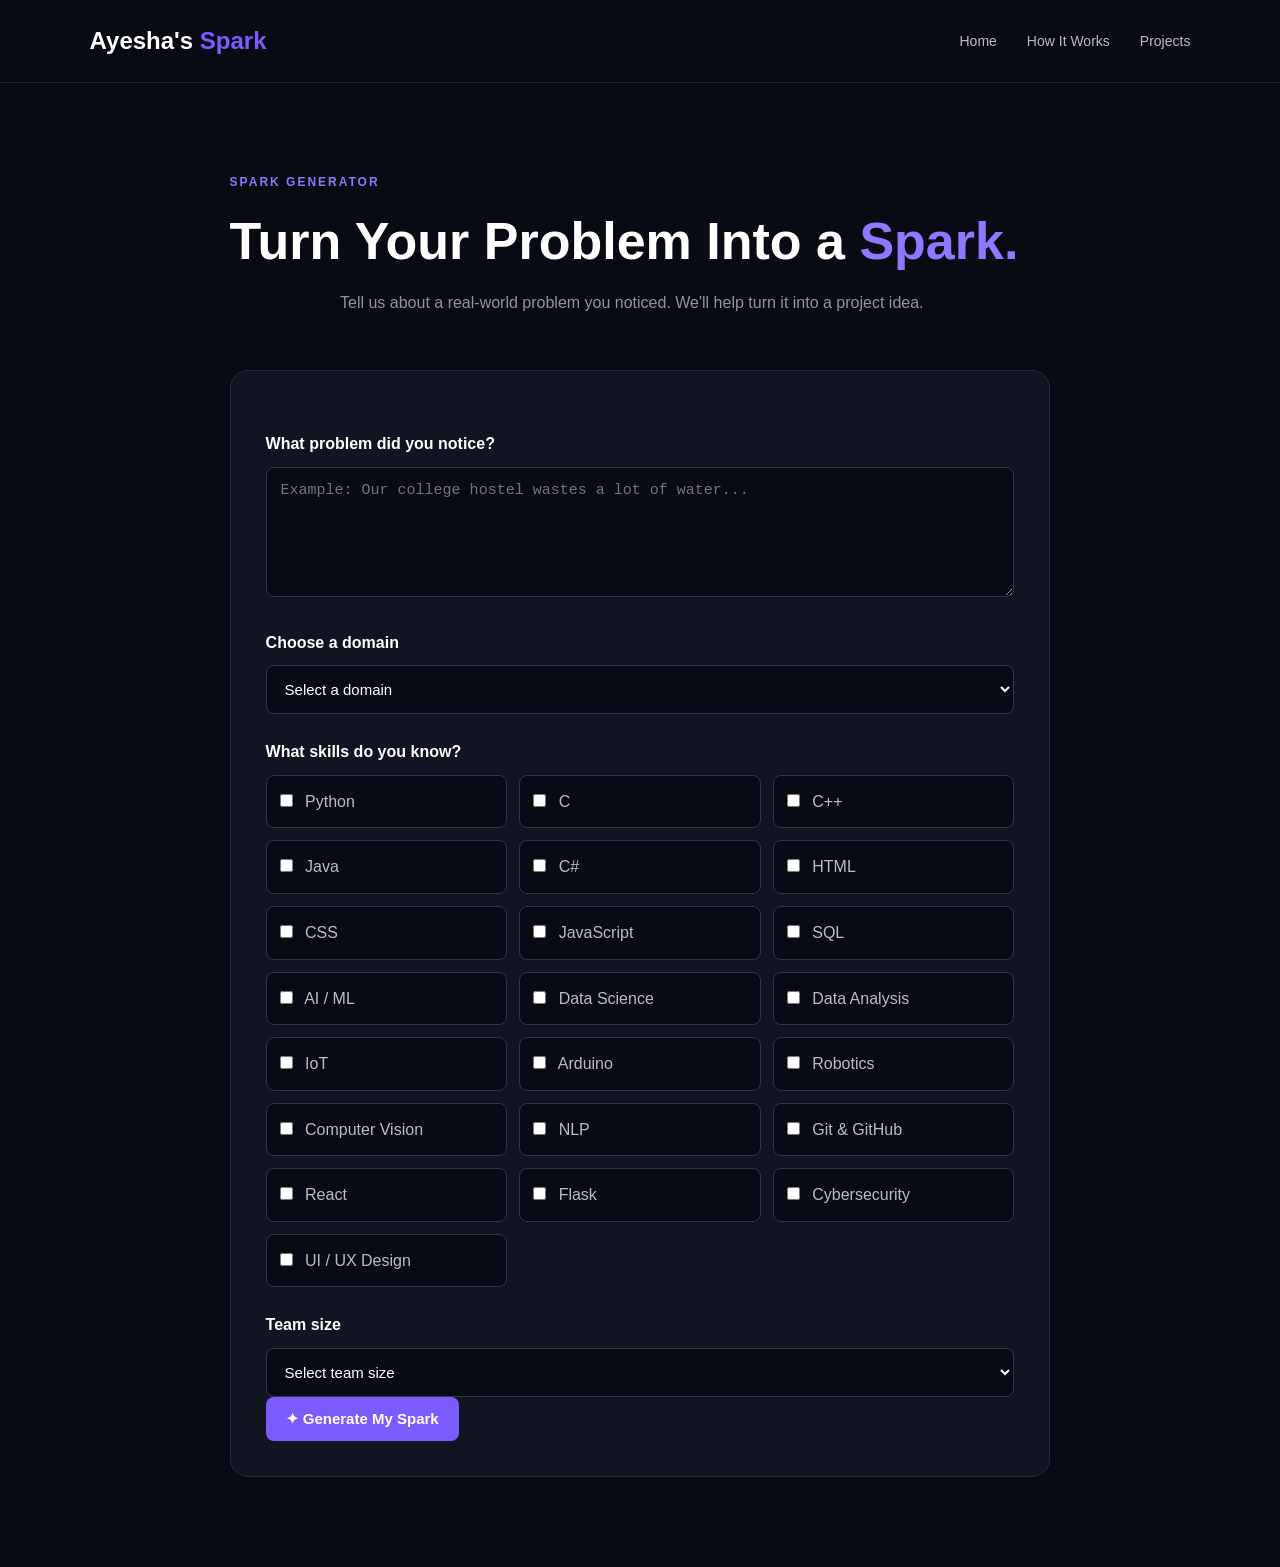
==== spark.html @ 428be59a "Add files via upload" ====
<!DOCTYPE html>
<html lang="en">

<head>
    <meta charset="UTF-8">
    <meta name="viewport" content="width=device-width, initial-scale=1.0">

    <title>Find Your Spark | Ayesha's Spark</title>

    <link rel="stylesheet" href="style.css">
</head>

<body>

    <!-- Navigation -->
    <nav class="navbar">

        <div class="logo">
            Ayesha's <span>Spark</span>
        </div>

        <div class="nav-links">
            <a href="index.html">Home</a>
            <a href="index.html#how">How It Works</a>
            <a href="index.html#projects">Projects</a>
        </div>

    </nav>


    <!-- Spark Generator -->
    <section class="spark-generator">

        <p class="section-label">
            SPARK GENERATOR
        </p>

        <h1>
            Turn Your Problem Into a
            <span>Spark.</span>
        </h1>

        <p class="section-text">
            Tell us about a real-world problem you noticed.
            We'll help turn it into a project idea.
        </p>


        <div class="spark-form">

            <label>
                What problem did you notice?
            </label>

            <textarea
                id="problem"
                placeholder="Example: Our college hostel wastes a lot of water..."
            ></textarea>


            <label>
                Choose a domain
            </label>

            <select id="domain">

                <option value="">Select a domain</option>
                <option>Agriculture</option>
                <option>Healthcare</option>
                <option>Education</option>
                <option>Environment</option>
                <option>Renewable / Sustainable Energy</option>
                <option>Transportation</option>
                <option>Mining</option>
                <option>Water Management</option>
                <option>Space Technology</option>
                <option>Toys & Games</option>
                <option>Disaster Management</option>
                <option>Blockchain & Cybersecurity</option>
                <option>Tourism</option>
                <option>Clean & Green Technology</option>
                <option>Robotics & Drones</option>
                <option>Heritage & Culture</option>
                <option>Fitness & Sports</option>
                <option>Food & Nutrition</option>
                <option>Dairy & Livestock</option>
                <option>Aquaculture</option>
                <option>Business</option>
                <option>Finance</option>
                <option>Social & Community</option>
                <option>Science & Research</option>
                <option>Other</option>




            </select>

<label>
    What skills do you know?
</label>

<div class="skills-grid">

    <label class="skill-option">
        <input type="checkbox" value="Python">
        Python
    </label>

    <label class="skill-option">
        <input type="checkbox" value="C">
        C
    </label>

    <label class="skill-option">
        <input type="checkbox" value="C++">
        C++
    </label>

    <label class="skill-option">
        <input type="checkbox" value="Java">
        Java
    </label>

    <label class="skill-option">
        <input type="checkbox" value="C#">
        C#
    </label>

    <label class="skill-option">
        <input type="checkbox" value="HTML">
        HTML
    </label>

    <label class="skill-option">
        <input type="checkbox" value="CSS">
        CSS
    </label>

    <label class="skill-option">
        <input type="checkbox" value="JavaScript">
        JavaScript
    </label>

    <label class="skill-option">
        <input type="checkbox" value="SQL">
        SQL
    </label>

    <label class="skill-option">
        <input type="checkbox" value="AI/ML">
        AI / ML
    </label>

    <label class="skill-option">
        <input type="checkbox" value="Data Science">
        Data Science
    </label>

    <label class="skill-option">
        <input type="checkbox" value="Data Analysis">
        Data Analysis
    </label>

    <label class="skill-option">
        <input type="checkbox" value="IoT">
        IoT
    </label>

    <label class="skill-option">
        <input type="checkbox" value="Arduino">
        Arduino
    </label>

    <label class="skill-option">
        <input type="checkbox" value="Robotics">
        Robotics
    </label>

    <label class="skill-option">
        <input type="checkbox" value="Computer Vision">
        Computer Vision
    </label>

    <label class="skill-option">
        <input type="checkbox" value="NLP">
        NLP
    </label>

    <label class="skill-option">
        <input type="checkbox" value="Git & GitHub">
        Git & GitHub
    </label>

    <label class="skill-option">
        <input type="checkbox" value="React">
        React
    </label>

    <label class="skill-option">
        <input type="checkbox" value="Flask">
        Flask
    </label>

    <label class="skill-option">
        <input type="checkbox" value="Cybersecurity">
        Cybersecurity
    </label>

    <label class="skill-option">
        <input type="checkbox" value="UI/UX Design">
        UI / UX Design
    </label>

</div>
            

            <label>
                Team size
            </label>

            <select id="team">

                <option value="">Select team size</option>
                <option>1</option>
                <option>2</option>
                <option>3</option>
                <option>4+</option>

            </select>


            <button
                class="primary-btn"
                onclick="generateSpark()"
            >
                ✦ Generate My Spark
            </button>

        </div>

        <!-- Result -->
<div id="result" class="spark-result" style="display: none;">

    <p class="section-label">
        YOUR SPARKS
    </p>

    <h2>We Found Some Possibilities ✦</h2>

    <p class="result-intro">
        Based on your problem and chosen domain, here are some
        project directions you can explore.
    </p>


    <!-- Spark 1 -->
    <div class="spark-option recommended">

        <span class="recommended-label">
            ⭐ RECOMMENDED
        </span>

        <h3 id="projectName"></h3>

        <p id="projectDescription"></p>

        <h4>Recommended Technologies</h4>

        <p id="technologies"></p>

    </div>


    <!-- Spark 2 -->
    <div class="spark-option">

        <span class="spark-number">
            SPARK 02
        </span>

        <h3 id="projectName2"></h3>

        <p id="projectDescription2"></p>

        <h4>Technologies</h4>

        <p id="technologies2"></p>

    </div>


    <!-- Spark 3 -->
    <div class="spark-option">

        <span class="spark-number">
            SPARK 03
        </span>

        <h3 id="projectName3"></h3>

        <p id="projectDescription3"></p>

        <h4>Technologies</h4>

        <p id="technologies3"></p>

    </div>


    <!-- Roadmap -->
    <div class="roadmap-box">

        <h3>Project Roadmap</h3>

        <p id="roadmap"></p>

    </div>
<!-- EXTRA PROJECT DETAILS -->

<div class="project-details">

    <div class="detail-card">
        <h3>🧠 Skills to Learn</h3>
        <p id="skillsToLearn">
            Python, AI/ML, IoT and Data Analysis
        </p>
    </div>

    <div class="detail-card">
        <h3>🧩 Project Modules</h3>
        <p id="projectModules">
            Problem Analysis → Sensors → Data Collection → AI Model → Dashboard
        </p>
    </div>

    <div class="detail-card">
        <h3>📊 Difficulty Level</h3>
        <p id="difficulty">
            Intermediate
        </p>
    </div>

    <div class="detail-card">
        <h3>⏱️ Estimated Time</h3>
        <p id="estimatedTime">
            4–6 Weeks
        </p>
    </div>

</div>
</div>


    </section>


    <script src="script.js"></script>

</body>

</html>
---- style.css ----
* {
    margin: 0;
    padding: 0;
    box-sizing: border-box;
}

html {
    scroll-behavior: smooth;
}

body {
    font-family: Arial, sans-serif;
    background: #080b14;
    color: #ffffff;
    line-height: 1.6;
}

/* NAVBAR */

.navbar {
    width: 100%;
    padding: 22px 7%;
    display: flex;
    justify-content: space-between;
    align-items: center;
    border-bottom: 1px solid #1d2333;
    background: rgba(8, 11, 20, 0.9);
}

.logo {
    font-size: 24px;
    font-weight: bold;
}

.logo span {
    color: #7c5cff;
}

.nav-links {
    display: flex;
    align-items: center;
    gap: 30px;
}

.nav-links a {
    color: #b8bdca;
    text-decoration: none;
    font-size: 14px;
}

.nav-links a:hover {
    color: #ffffff;
}

.nav-links button,
.primary-btn,
.cta button {
    border: none;
    padding: 13px 20px;
    border-radius: 8px;
    background: #7c5cff;
    color: white;
    font-weight: bold;
    cursor: pointer;
}

.nav-links button:hover,
.primary-btn:hover,
.cta button:hover {
    transform: translateY(-2px);
}


/* HERO */

.hero {
    min-height: 90vh;
    padding: 100px 7%;
    display: flex;
    justify-content: space-between;
    align-items: center;
    gap: 70px;
    background:
        radial-gradient(circle at 80% 40%, #30226b55, transparent 35%),
        #080b14;
}

.hero-content {
    max-width: 650px;
}

.tagline,
.section-label {
    color: #8f78ff;
    font-size: 12px;
    font-weight: bold;
    letter-spacing: 2px;
    margin-bottom: 20px;
}

.hero h1 {
    font-size: clamp(48px, 6vw, 78px);
    line-height: 1.05;
    margin-bottom: 25px;
}

.hero h1 span {
    display: block;
    color: #8f78ff;
}

.hero-description {
    color: #a9afbd;
    font-size: 18px;
    max-width: 570px;
    margin-bottom: 35px;
}

.hero-buttons {
    display: flex;
    gap: 15px;
}

.primary-btn {
    font-size: 15px;
}

.secondary-btn {
    padding: 13px 20px;
    border-radius: 8px;
    background: transparent;
    border: 1px solid #353b4d;
    color: white;
    cursor: pointer;
}

.secondary-btn:hover {
    border-color: #8f78ff;
}


/* HERO VISUAL */

.hero-visual {
    position: relative;
    width: 430px;
    min-width: 350px;
}

.glow {
    position: absolute;
    width: 250px;
    height: 250px;
    background: #6d52ff;
    filter: blur(120px);
    opacity: 0.25;
    top: 30px;
    left: 80px;
}

.spark-card {
    position: relative;
    padding: 45px;
    border: 1px solid #30374a;
    border-radius: 22px;
    background: #101521;
    box-shadow: 0 25px 70px #00000055;
}

.spark-symbol {
    font-size: 55px;
    color: #8f78ff;
    margin-bottom: 30px;
}

.card-label {
    color: #777f92;
    font-size: 11px;
    letter-spacing: 2px;
    margin-bottom: 8px;
}

.spark-card h3 {
    font-size: 21px;
    font-weight: 500;
}

.line {
    height: 1px;
    background: #30374a;
    margin: 30px 0;
}

.solution {
    color: #a999ff;
}


/* HOW IT WORKS */

.how,
.projects {
    padding: 110px 7%;
    max-width: 1400px;
    margin: auto;
}

.how {
    text-align: center;
}

.how h2,
.projects h2,
.cta h2 {
    font-size: 42px;
    margin-bottom: 15px;
}

.section-text {
    color: #8e95a5;
    max-width: 600px;
    margin: 0 auto 55px;
}

.steps {
    display: grid;
    grid-template-columns: repeat(4, 1fr);
    gap: 20px;
    text-align: left;
}

.step-card {
    padding: 30px;
    background: #101521;
    border: 1px solid #242b3b;
    border-radius: 16px;
}

.step-card:hover {
    border-color: #6f5bdb;
    transform: translateY(-5px);
    transition: 0.3s;
}

.step-card span {
    color: #7c5cff;
    font-size: 13px;
    font-weight: bold;
}

.step-card h3 {
    margin: 20px 0 10px;
    font-size: 22px;
}

.step-card p {
    color: #8e95a5;
}


/* PROJECTS */

.projects {
    text-align: center;
}

.project-grid {
    display: grid;
    grid-template-columns: repeat(3, 1fr);
    gap: 25px;
    text-align: left;
}

.project-card {
    background: #101521;
    border: 1px solid #242b3b;
    border-radius: 16px;
    overflow: hidden;
}

.project-card:hover {
    transform: translateY(-5px);
    transition: 0.3s;
}

.project-image {
    height: 200px;
    display: flex;
    justify-content: center;
    align-items: center;
    background: #151b29;
    color: #626a7d;
    font-size: 13px;
    letter-spacing: 1px;
}

.project-info {
    padding: 25px;
}

.project-info small {
    color: #8f78ff;
    font-size: 11px;
    letter-spacing: 1.5px;
}

.project-info h3 {
    margin: 10px 0;
    font-size: 21px;
}

.project-info p {
    color: #8e95a5;
}


/* CTA */

.cta {
    padding: 110px 20px;
    text-align: center;
    background:
        radial-gradient(circle, #30226b55, transparent 45%),
        #0b0f1a;
}

.cta h2 {
    margin-top: 10px;
}

.cta p:not(.section-label) {
    color: #8e95a5;
    margin-bottom: 30px;
}


/* FOOTER */

footer {
    text-align: center;
    padding: 45px 20px;
    border-top: 1px solid #1d2333;
    background: #070910;
}

footer p {
    color: #707789;
    margin-top: 10px;
}

.copyright {
    font-size: 12px;
}


/* MOBILE */

@media (max-width: 850px) {

    .nav-links a {
        display: none;
    }

    .hero {
        flex-direction: column;
        text-align: center;
        padding-top: 70px;
    }

    .hero-description {
        margin-left: auto;
        margin-right: auto;
    }

    .hero-buttons {
        justify-content: center;
        flex-wrap: wrap;
    }

    .hero-visual {
        width: 100%;
        max-width: 430px;
        min-width: 0;
    }

    .steps {
        grid-template-columns: 1fr;
    }

    .project-grid {
        grid-template-columns: 1fr;
    }

    .how h2,
    .projects h2,
    .cta h2 {
        font-size: 32px;
    }
}
/* SPARK GENERATOR */

.spark-generator {
    min-height: 100vh;
    padding: 90px 7%;
    max-width: 1000px;
    margin: auto;
}

.spark-generator h1 {
    font-size: 52px;
    line-height: 1.1;
    margin-bottom: 20px;
}

.spark-generator h1 span {
    color: #8f78ff;
}

.spark-form {
    margin-top: 40px;
    padding: 35px;
    background: #101521;
    border: 1px solid #242b3b;
    border-radius: 18px;
}

.spark-form > label {
    display: block;
    margin-top: 25px;
    margin-bottom: 10px;
    font-weight: bold;
}

.spark-form textarea,
.spark-form select {
    width: 100%;
    padding: 14px;
    background: #080b14;
    border: 1px solid #30374a;
    border-radius: 8px;
    color: white;
    font-size: 15px;
}

.spark-form textarea {
    height: 130px;
    resize: vertical;
}


/* SKILLS */

.skills-grid {
    display: grid;
    grid-template-columns: repeat(3, 1fr);
    gap: 12px;
}

.skill-option {
    padding: 13px;
    background: #080b14;
    border: 1px solid #30374a;
    border-radius: 8px;
    cursor: pointer;
    color: #b8bdca;
}

.skill-option:hover {
    border-color: #8f78ff;
    color: white;
}

.skill-option input {
    margin-right: 8px;
}


/* RESULT */

.spark-result {
    margin-top: 40px;
    padding: 35px;
    background: #101521;
    border: 1px solid #6f5bdb;
    border-radius: 18px;
}

.spark-result h2 {
    font-size: 32px;
    margin-bottom: 15px;
}

.spark-result h3 {
    margin-top: 25px;
    margin-bottom: 8px;
    color: #a999ff;
}

.spark-result p {
    color: #a9afbd;
}


/* MOBILE */

@media (max-width: 700px) {

    .spark-generator h1 {
        font-size: 38px;
    }

    .skills-grid {
        grid-template-columns: repeat(2, 1fr);
    }
}
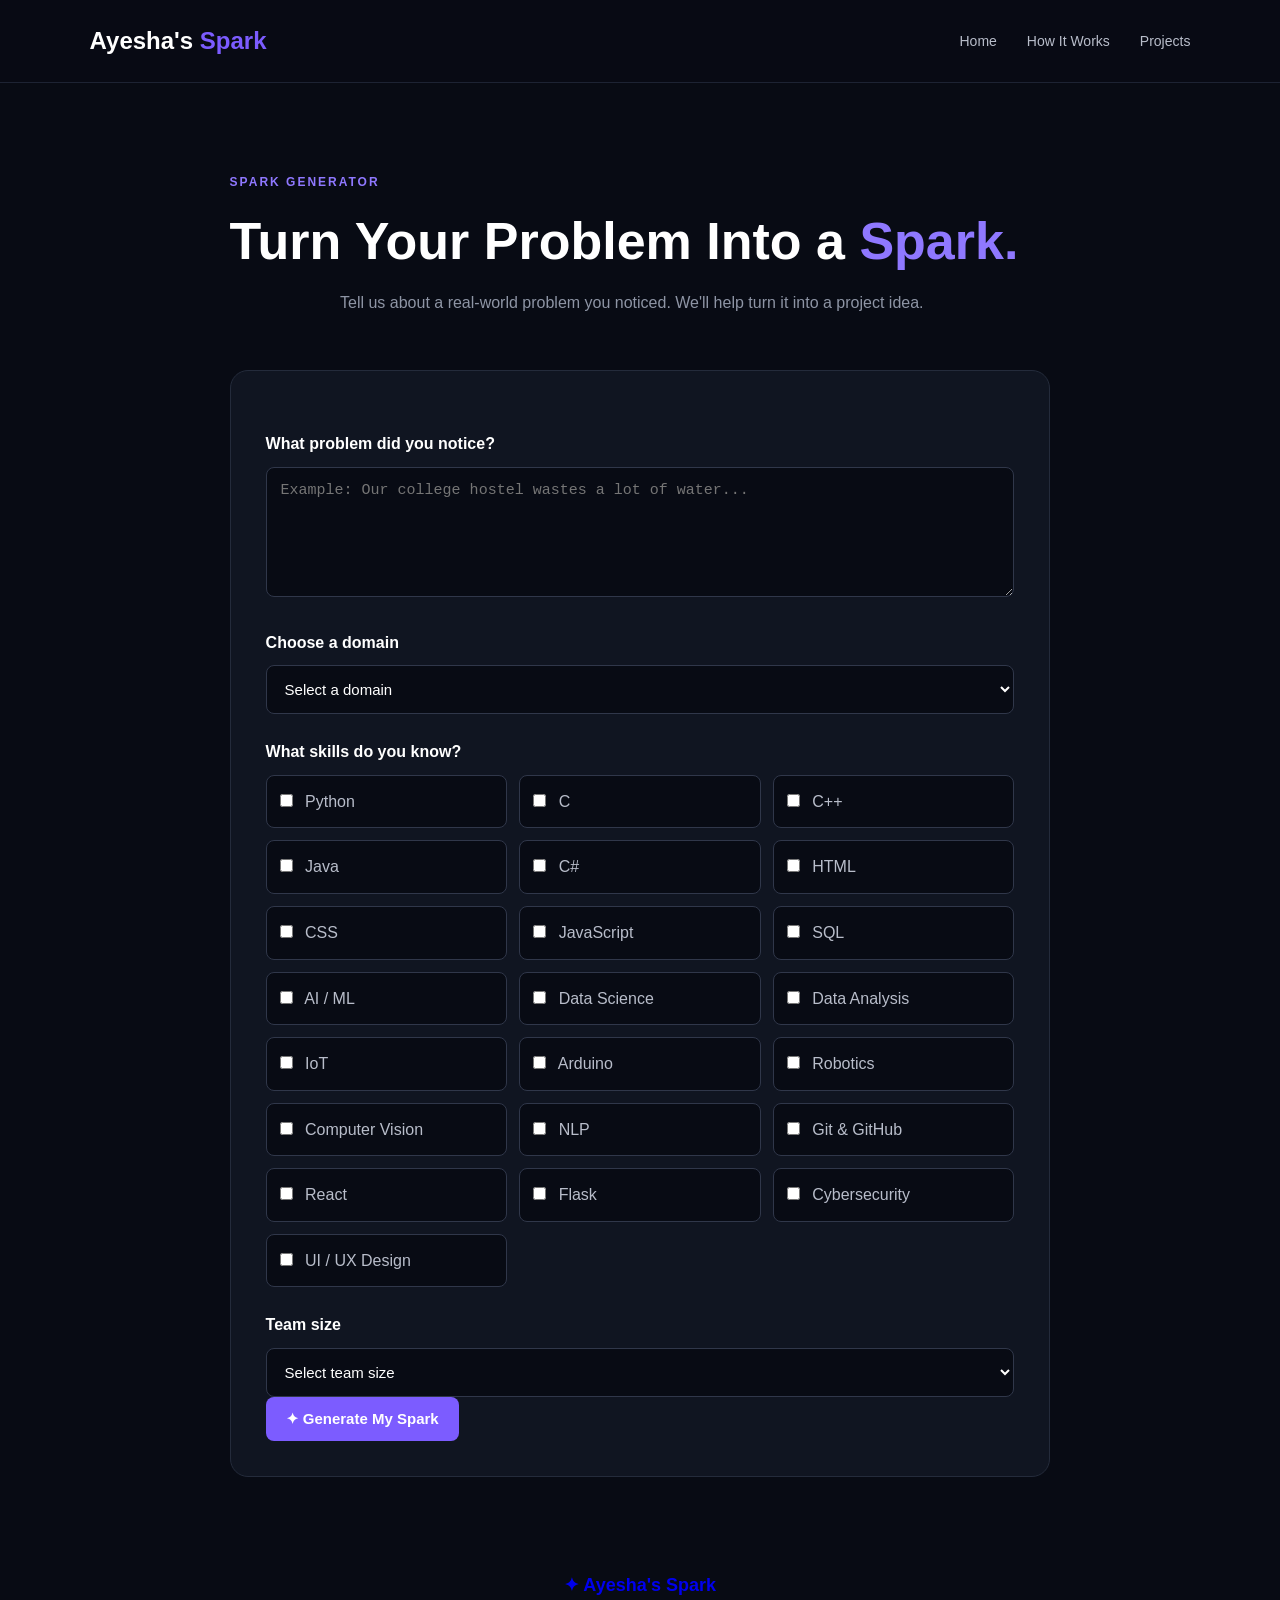
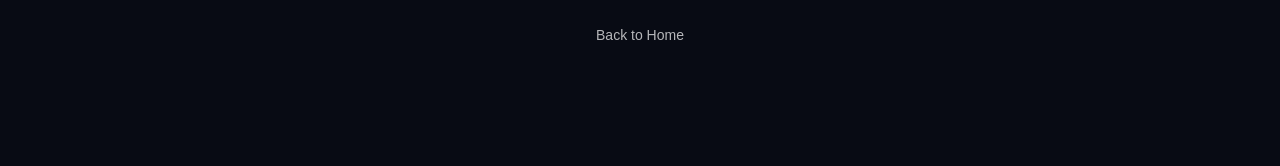
==== commit c141c20a: "Add files via upload" ====
--- a/spark.html
+++ b/spark.html
@@ -350,6 +350,10 @@
 
 </div>
 </div>
+<div class="home-return">
+    <a href="index.html" class="spark-home-btn">✦ Ayesha's Spark</a>
+    <p>Back to Home</p>
+</div>
 
 
     </section>
--- a/style.css
+++ b/style.css
@@ -513,3 +513,95 @@
         grid-template-columns: repeat(2, 1fr);
     }
 }
+.home-return {
+    text-align: center;
+    margin-top: 50px;
+    padding: 30px 0;
+}
+
+.spark-home-btn {
+    display: inline-block;
+    padding: 14px 30px;
+    border-radius: 30px;
+    text-decoration: none;
+    font-size: 18px;
+    font-weight: 700;
+    transition: 0.3s;
+}
+
+.spark-home-btn:hover {
+    transform: translateY(-3px);
+}
+
+.home-return p {
+    margin-top: 10px;
+    font-size: 14px;
+    opacity: 0.7;
+}
+/* USER INFORMATION PAGE */
+
+.user-info-page {
+    max-width: 650px;
+    margin: 80px auto;
+    padding: 40px 25px;
+    text-align: center;
+}
+
+.user-info-page .section-text {
+    margin: 15px auto 35px;
+    max-width: 550px;
+}
+
+.user-info-form {
+    width: 100%;
+    max-width: 500px;
+    margin: 0 auto;
+    text-align: left;
+}
+
+.user-info-form > label {
+    display: block;
+    margin-top: 22px;
+    margin-bottom: 8px;
+}
+
+.user-type-buttons {
+    display: flex;
+    flex-direction: column;
+    gap: 12px;
+    margin-top: 12px;
+}
+
+.user-type-buttons button {
+    width: 100%;
+    padding: 14px;
+    border-radius: 12px;
+    cursor: pointer;
+    font-size: 16px;
+}
+
+.user-info-form input,
+.user-info-form select,
+.user-info-form textarea {
+    width: 100%;
+    box-sizing: border-box;
+    padding: 13px;
+    border-radius: 10px;
+    margin-bottom: 5px;
+}
+
+.consent-option {
+    display: flex !important;
+    align-items: center;
+    gap: 8px;
+    margin-top: 25px !important;
+}
+
+.consent-option input {
+    width: auto !important;
+}
+
+.user-info-form .primary-btn {
+    display: block;
+    margin: 30px auto 0;
+}
